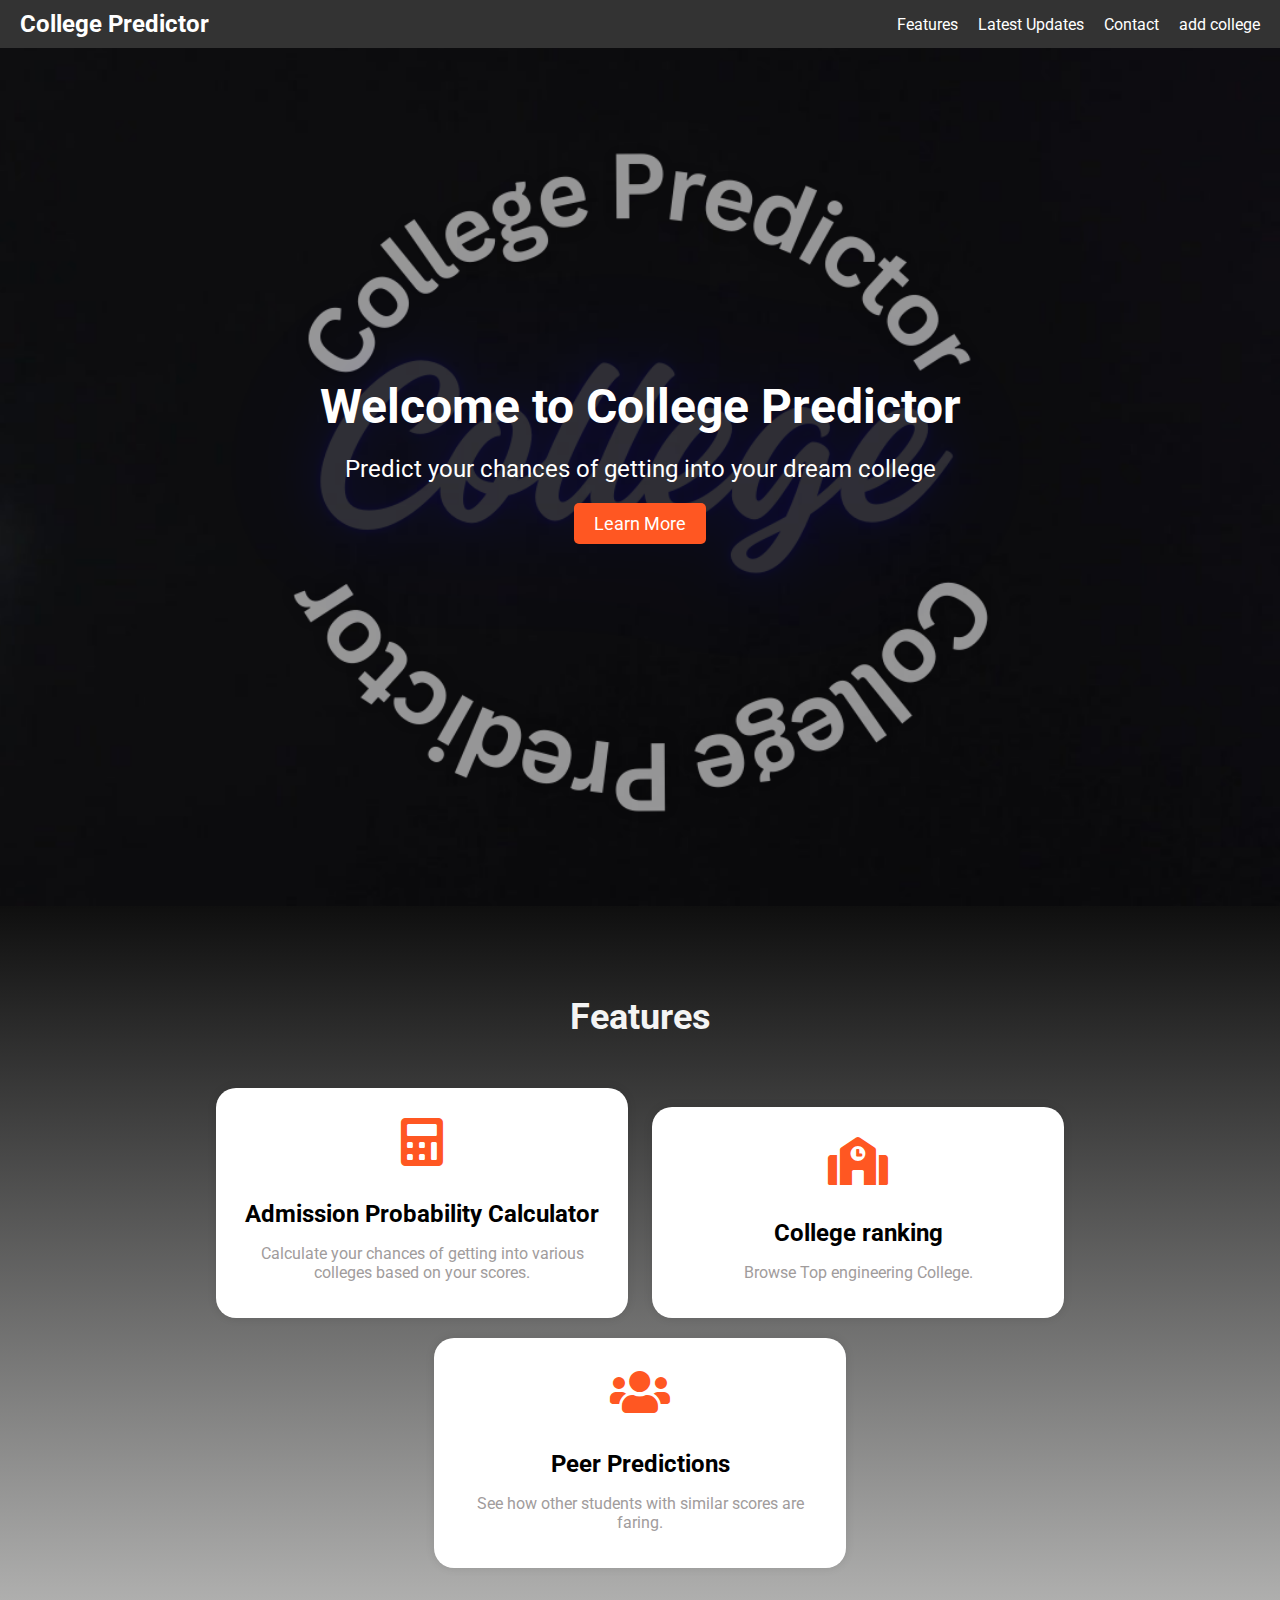
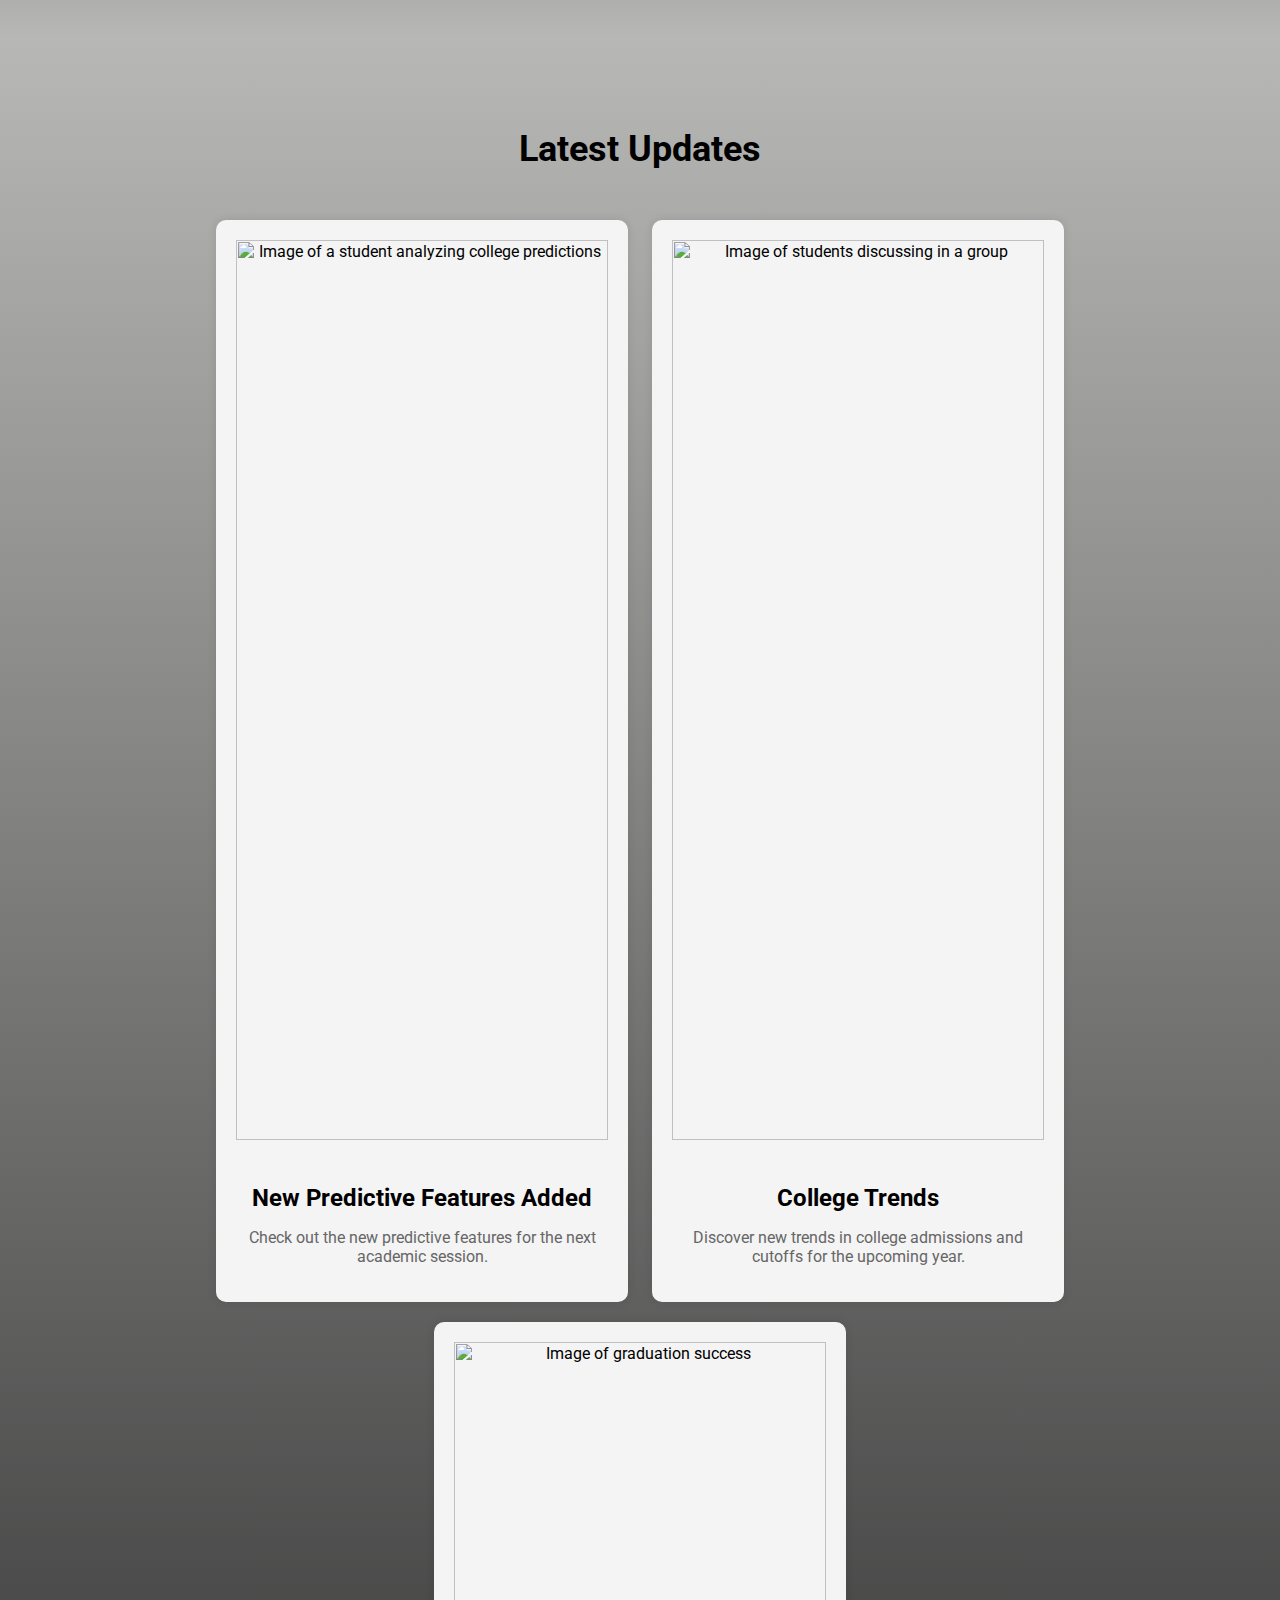
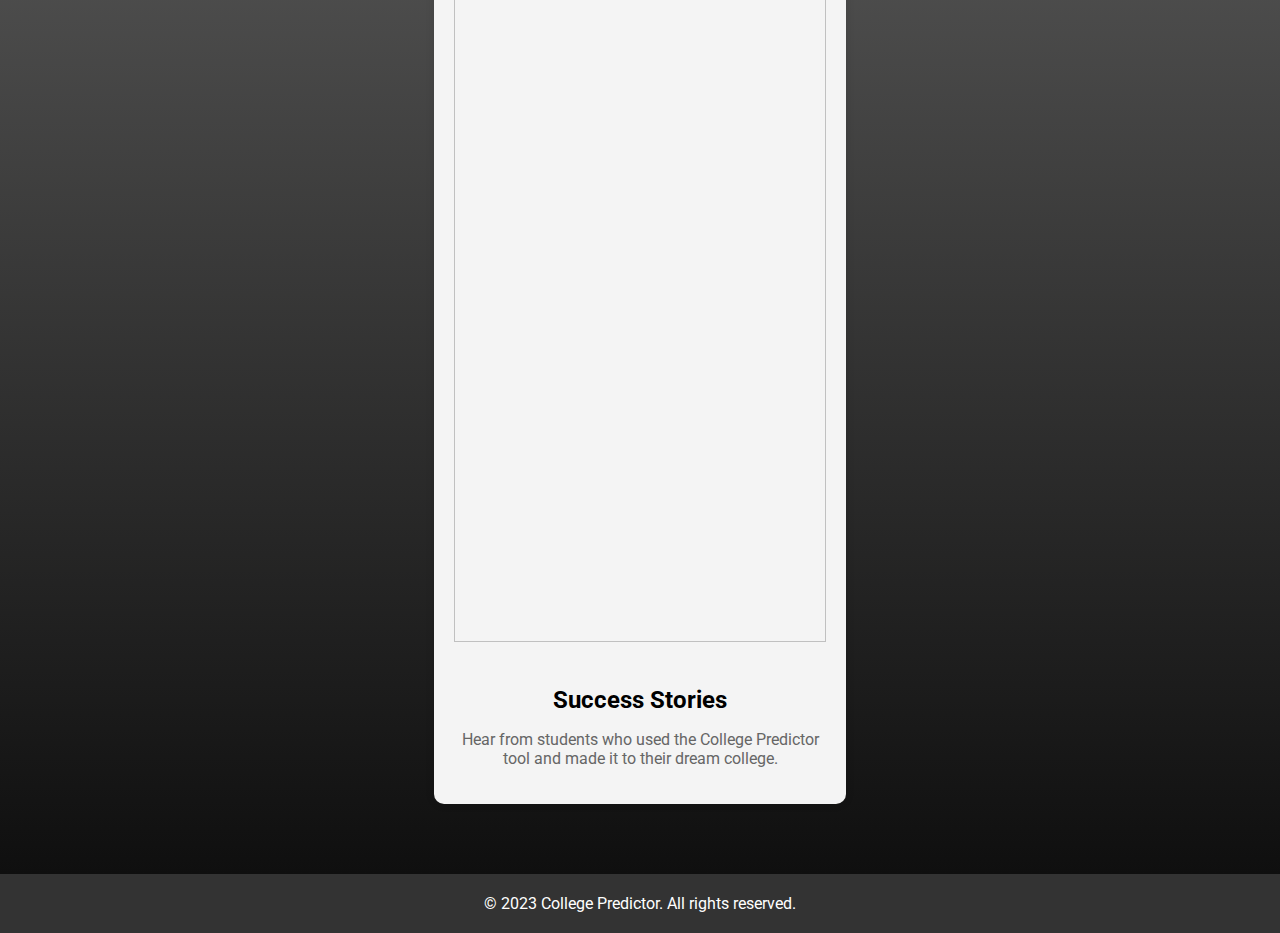
==== index.html @ 3f61efe5 "Your commit message" ====
<html lang="en">
  <head>
    <meta charset="utf-8" />
    <meta content="width=device-width, initial-scale=1.0" name="viewport" />
    <title>College Predictor</title>
    <link
      href="https://cdnjs.cloudflare.com/ajax/libs/font-awesome/5.15.3/css/all.min.css"
      rel="stylesheet"
    />
    <link
      href="https://fonts.googleapis.com/css2?family=Roboto:wght@400;700&amp;display=swap"
      rel="stylesheet"
    />
    <script src="https://cdn.jsdelivr.net/npm/gsap@3.12.5/dist/gsap.min.js"></script>
    <script src="https://cdn.jsdelivr.net/npm/gsap@3.12.5/dist/ScrollTrigger.min.js"></script>
    
    <style>

      body,
      html {
        margin: 0;
        padding: 0;
        font-family: "Roboto", sans-serif;
        overflow-x: hidden;
      }
      header {
        position: fixed;
        width: 100%;
        background: #333;
        color: #fff;
        padding: 10px 0;
        z-index: 1000;
      }
      header .container {
        display: flex;
        justify-content: space-between;
        align-items: center;
        padding: 0 20px;
      }
      header .logo {
        font-size: 24px;
        font-weight: bold;
       
      }
      
      header .logo a{
        color: #fff;
        text-decoration: none;
      }

      header nav ul {
        list-style: none;
        display: flex;
        margin: 0;
        padding: 0;
      }
      header nav ul li {
        margin-left: 20px;
      }
      header nav ul li a {
        color: #fff;
        text-decoration: none;
        font-size: 16px;
      }
      

      .hero {
        padding-top: 6px;
        height: 100vh;
        background: url("./landing.png") no-repeat center center/cover;
        display: flex;
        justify-content: center;
        align-items: center;
        color: #fff;
        text-align: center;
        position: relative;
      }
      .hero h1 {
        font-size: 48px;
        margin: 0;
        animation: fadeInDown 1s ease-out;
      }
      .hero p {
        font-size: 24px;
        margin: 20px 0 0;
        animation: fadeInUp 1s ease-out;
      }
      .hero .cta {
        margin-top: 30px;
        animation: fadeInUp 1s ease-out;
      }
      .hero .cta a {
        background: #ff5722;
        color: #fff;
        padding: 10px 20px;
        text-decoration: none;
        font-size: 18px;
        border-radius: 5px;
      }
      .features {
        padding: 60px 20px;
        background: linear-gradient(
          to bottom,
          rgba(14, 14, 14, 0.995),
          rgba(35, 35, 32, 0.326)
        );
        text-align: center;
      }
      .features h2 {
        font-size: 36px;
        margin-bottom: 40px;
        color: #f4f4f4;
      }
      .features .feature {
        display: inline-block;
        width: 30%;
        margin: 0 1.5%;
        background: #fff;
        padding: 20px;
        box-shadow: 0 0 10px rgba(0, 0, 0, 0.1);
        transition: transform 0.3s ease;
        margin: 10px;
        border-radius: 20px;
        cursor: pointer;
      }
      .features .feature:hover {
        transform: translateY(-10px);
      }
      .features .feature i {
        font-size: 48px;
        color: #ff5722;
        margin-bottom: 20px;
        margin: 10px;
      }
      .features .feature h3 {
        font-size: 24px;
        margin-bottom: 10px;
      }
      .features .feature p {
        font-size: 16px;
        color: #a19c9c;
      }
      .news {
        padding: 60px 20px;
        background: linear-gradient(
          to top,
          rgba(14, 14, 14, 0.995),
          rgba(35, 35, 32, 0.326)
        );

        text-align: center;
      }
      .news h2 {
        font-size: 36px;
        margin-bottom: 40px;
      }
      .news .news-item {
        display: inline-block;
        width: 30%;
        margin: 0 1.5%;
        background: #f4f4f4;
        padding: 20px;
        box-shadow: 0 0 10px rgba(0, 0, 0, 0.1);
        transition: transform 0.3s ease;
        margin: 10px;
        border-radius: 10px;
      }
      .news .news-item:hover {
        transform: translateY(-10px);
      }
      .news .news-item img {
        width: 100%;
        height: auto;
        margin-bottom: 20px;
      }
      .news .news-item h3 {
        font-size: 24px;
        margin-bottom: 10px;
      }
      .news .news-item p {
        font-size: 16px;
        color: #666;
      }
      footer {
        background: #333;
        color: #fff;
        padding: 20px 0;
        text-align: center;
      }
      footer p {
        margin: 0;
      }
      @keyframes fadeInDown {
        from {
          opacity: 0;
          transform: translateY(-20px);
        }
        to {
          opacity: 1;
          transform: translateY(0);
        }
      }
      @keyframes fadeInUp {
        from {
          opacity: 0;
          transform: translateY(20px);
        }
        to {
          opacity: 1;
          transform: translateY(0);
        }
        a{
          cursor: pointer;
        }
      }

      html {
  scroll-behavior: smooth;
  
}



    </style>
  </head>
  <body>
    <header>
      <div class="container">
        
        <div class="logo" id="#logo1"><a href="#hero1"> College Predictor</a></div>
        <nav>
          <ul>
            <li>
              <a href="#features"> Features </a>
            </li>
            <li>
              <a href="#news"> Latest Updates </a>
            </li>
            <li>
              <a href="./contact.html" class=".fade-link"> Contact </a>
            </li>
            <li>
                <a href="./login.html"> add college </a>
            </li>
          </ul>
        </nav>
      </div>
    </header>
    <section class="hero" id="hero1">
      <div>
        <h1>Welcome to College Predictor</h1>
        <p>Predict your chances of getting into your dream college</p>
        <div class="cta">
          <a href="#features"> Learn More </a>
        </div>
      </div>
    </section>
    <section class="features" id="features">
      <h2>Features</h2>
      <div class="feature" id="f1" onclick="openFilterCollege()">
        <i class="fas fa-calculator"></i>
        <h3>Admission Probability Calculator</h3>
        <p>
          Calculate your chances of getting into various colleges based on your
          scores.
        </p>
      </div>
      <div class="feature" id="f2" onclick="opentopCollege()">
        <i class="fas fa-school"> </i>
        <h3>College ranking</h3>
        <p>
          Browse Top engineering College.
        </p>
      </div>
      <div class="feature" id="f3">
        <i class="fas fa-users"> </i>
        <h3>Peer Predictions</h3>
        <p>See how other students with similar scores are faring.</p>
      </div>
    </section>
    <section class="news" id="news">
      <h2>Latest Updates</h2>
      <div class="news-item" id="n1">
        <img
          alt="Image of a student analyzing college predictions"
          height="200"
          src="https://storage.googleapis.com/a1aa/image/OOYkzn01eIwBGCHA8p9casEanF8lTT1Og9imzYn0pQYe1fynA.jpg"
          width="300"
        />
        <h3>New Predictive Features Added</h3>
        <p>
          Check out the new predictive features for the next academic session.
        </p>
      </div>
      <div class="news-item" id="n2">
        <img
          alt="Image of students discussing in a group"
          height="200"
          src="https://storage.googleapis.com/a1aa/image/HNpfEN8ev9rW9UUWUQfp7f8dKs4W4cfWZ6kPeEIrrdaEe6v8JA.jpg"
          width="300"
        />
        <h3>College Trends</h3>
        <p>
          Discover new trends in college admissions and cutoffs for the upcoming
          year.
        </p>
      </div>
      <div class="news-item" id="n3">
        <img
          alt="Image of graduation success"
          height="200"
          src="https://storage.googleapis.com/a1aa/image/TeaAZubA4WU6dq916LN3VVvyeOYAtgo9beWI29YtIJH1rflPB.jpg"
          width="300"
        />
        <h3>Success Stories</h3>
        <p>
          Hear from students who used the College Predictor tool and made it to
          their dream college.
        </p>
      </div>
    </section>
    <footer>
      <p>© 2023 College Predictor. All rights reserved.</p>
    </footer>
  </body>

  <script>
     gsap.registerPlugin(ScrollTrigger);

     gsap.from("#f1", {
  x: -100,
  duration: 1,
  opacity: 0,
  scrollTrigger: {
    trigger: "#f1",      // The element triggering the animation
    start: "top 60%",    // Animation starts when #f1 reaches 60% of the viewport height
    end: "top 20%",      // Animation ends when #f1 reaches 20% of the viewport height
    scrub: 2,            
        
  }
});

// Animation for #f2
gsap.from("#f2", {
  x: 100,
  duration: 1,
  opacity: 0,
  scrollTrigger: {
    trigger: "#f2",      
    start: "top 60%",    
    end: "top 20%",      
    scrub: 2,           
    
  }
});

gsap.from("#f3",{
  y:100,
  duration:1,
  opacity:0,
  scrollTrigger:{
    trigger:"#f3",
    start: "top 80%",    
    end: "top 20%",      
    scrub: 2, 
  }
});

gsap.from("#n1", {
  x: -100,
  duration: 1,
  opacity: 0,
  scrollTrigger: {
    trigger: "#n1",      // The element triggering the animation
    start: "top 60%",    // Animation starts when #f1 reaches 60% of the viewport height
    end: "top 20%",      // Animation ends when #f1 reaches 20% of the viewport height
    scrub: 2,            
        
  }
});

// Animation for #f2
gsap.from("#n2", {
  x: 100,
  duration: 1,
  opacity: 0,
  scrollTrigger: {
    trigger: "#n2",      
    start: "top 60%",    
    end: "top 20%",      
    scrub: 2,           
    
  }
});

gsap.from("#n3",{
  y:100,
  duration:1,
  opacity:0,
  scrollTrigger:{
    trigger:"#n3",
    start: "top 80%",    
    end: "top 20%",      
    scrub: 2, 
  }
});



    function openFilterCollege() {
      
      window.location.href = "./filter_college.html"; 
    }

    function opentopCollege() {
    
      window.location.href = "./clg_rank.html"; 
    }

  
    document.querySelector('.fade-link').addEventListener('click', function(e) {
    e.preventDefault(); // Prevent default behavior

    // GSAP fade-out animation
    gsap.to('body', { opacity: 0, duration: 3, onComplete: function() {
        // After fade-out, redirect to the contact page
        window.location.href = './contact.html';
    }});
  });

  </script>
</html>
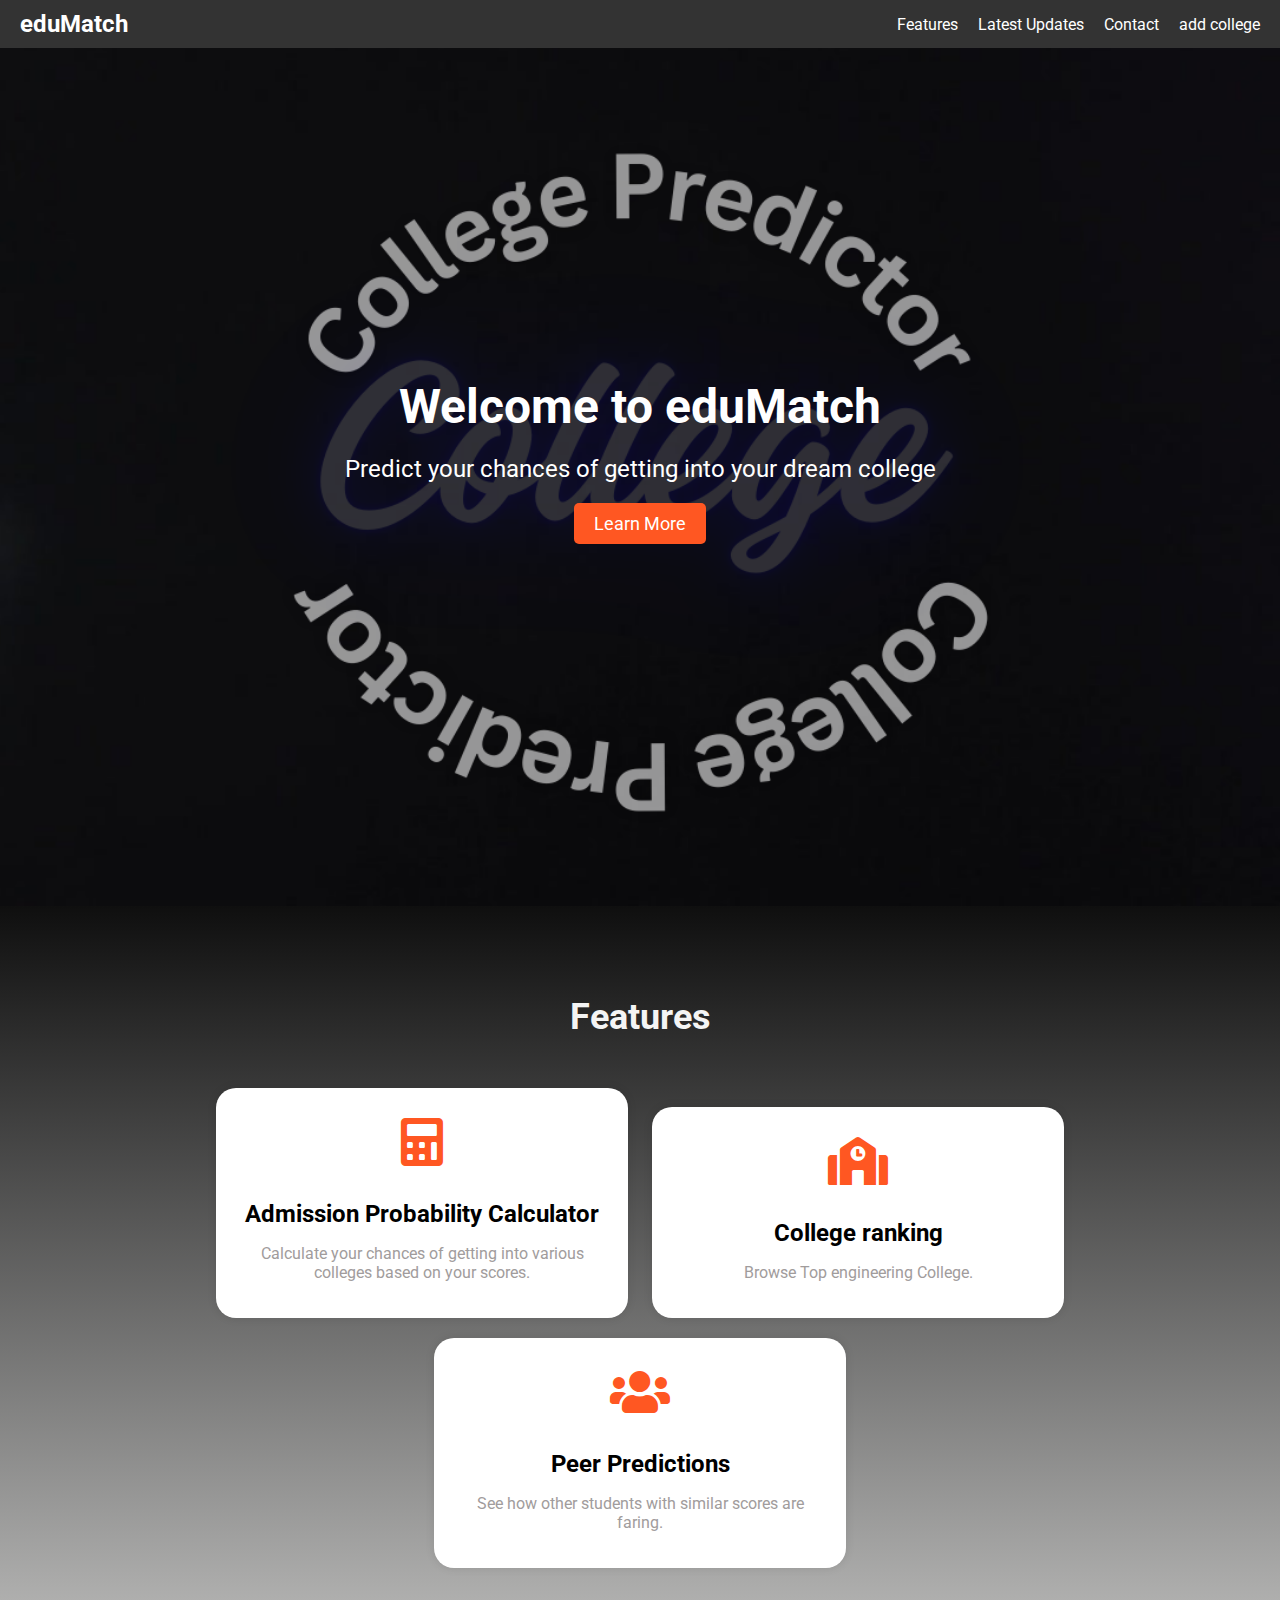
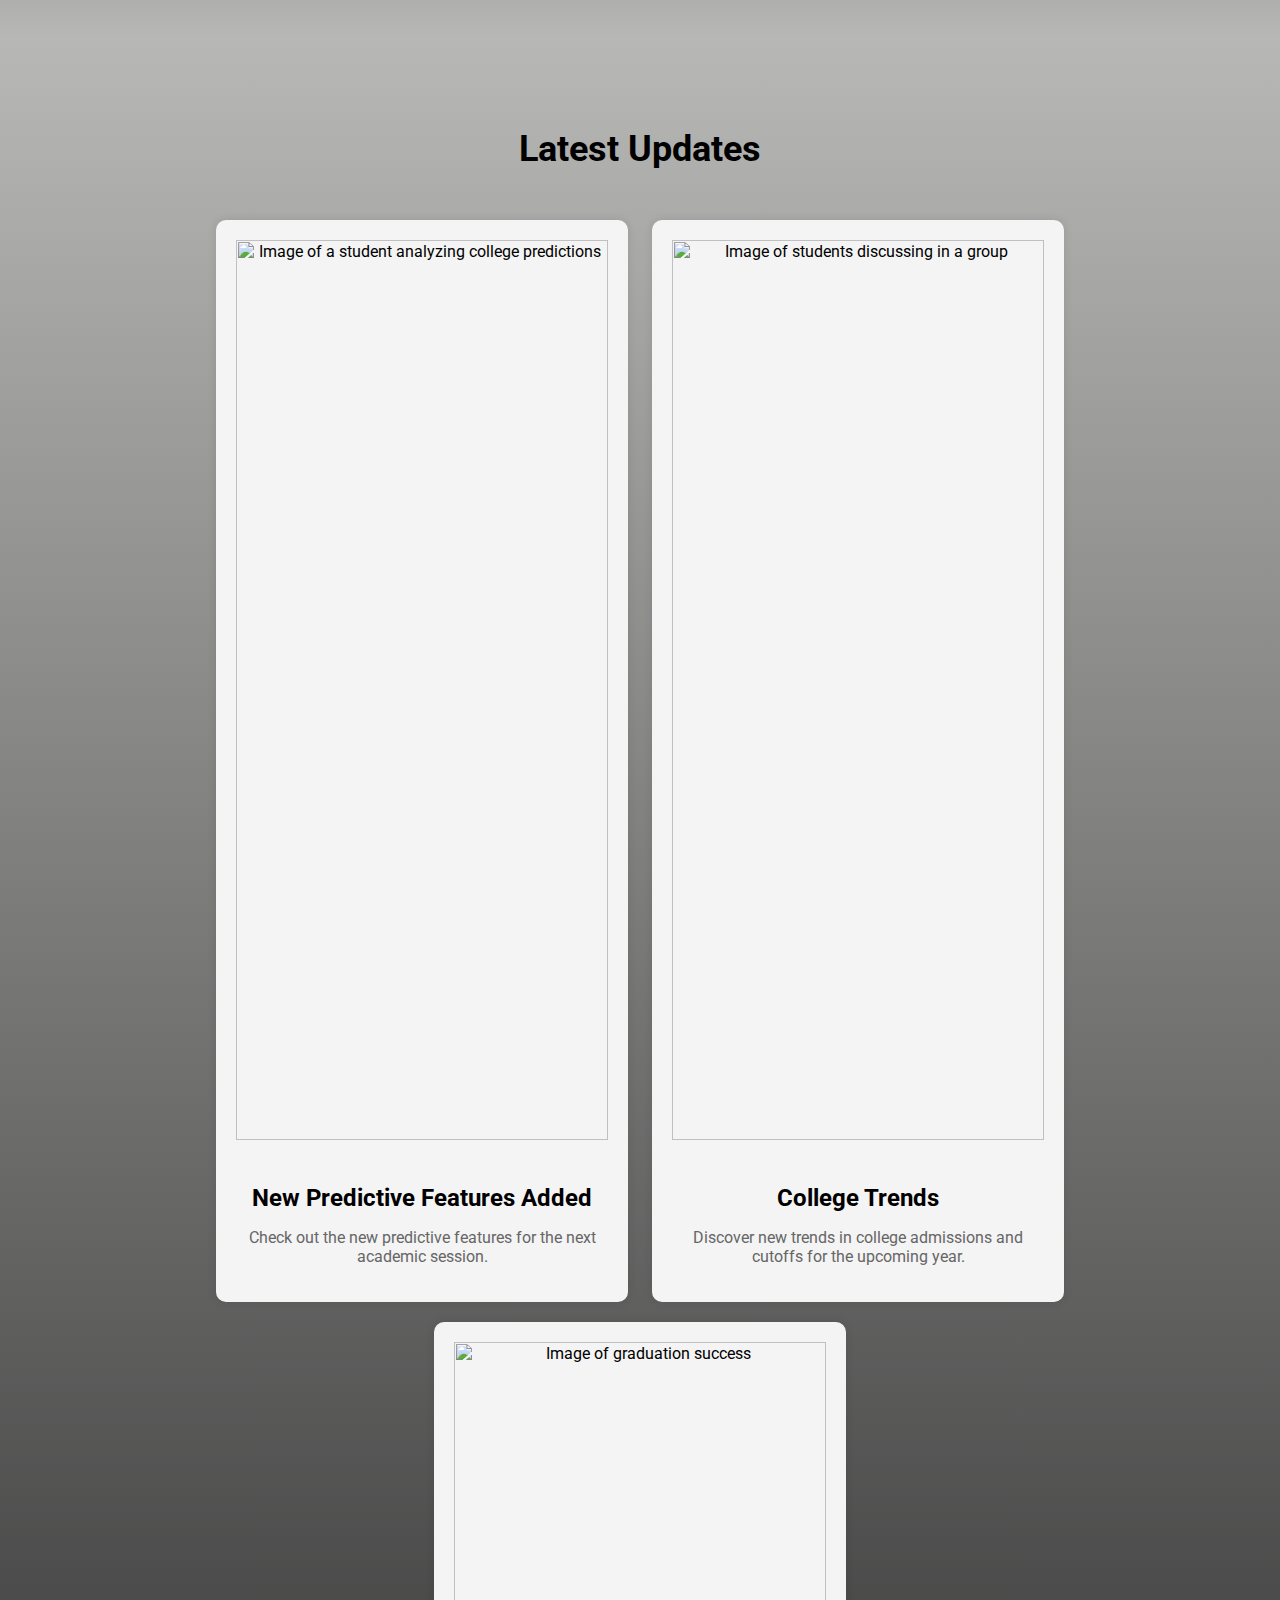
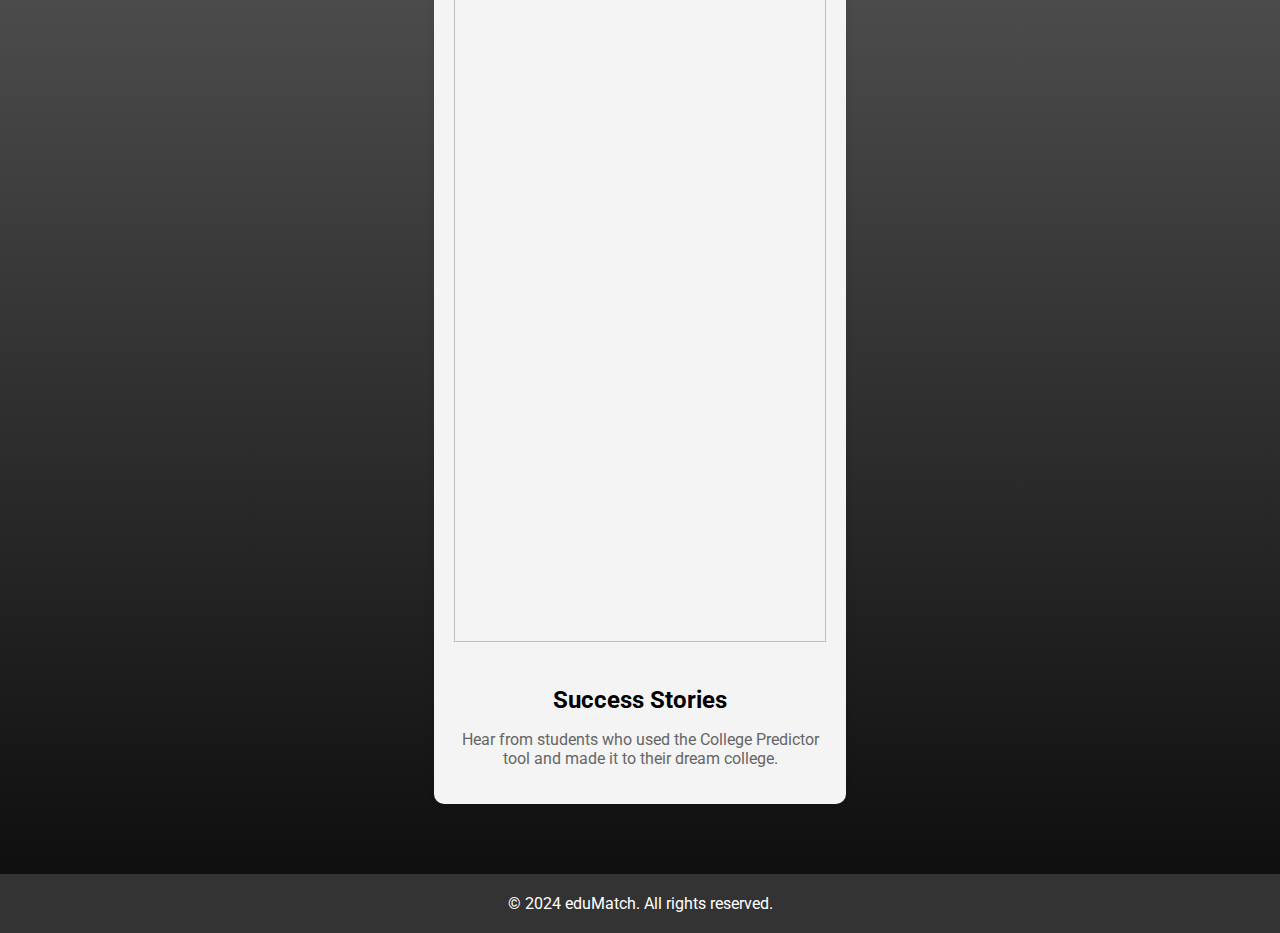
==== commit 265f8eea: "addtional functinalities" ====
--- a/index.html
+++ b/index.html
@@ -2,7 +2,7 @@
   <head>
     <meta charset="utf-8" />
     <meta content="width=device-width, initial-scale=1.0" name="viewport" />
-    <title>College Predictor</title>
+    <title>edumatch</title>
     <link
       href="https://cdnjs.cloudflare.com/ajax/libs/font-awesome/5.15.3/css/all.min.css"
       rel="stylesheet"
@@ -227,7 +227,7 @@
     <header>
       <div class="container">
         
-        <div class="logo" id="#logo1"><a href="#hero1"> College Predictor</a></div>
+        <div class="logo" id="#logo1"><a href="#hero1"> eduMatch</a></div>
         <nav>
           <ul>
             <li>
@@ -248,7 +248,7 @@
     </header>
     <section class="hero" id="hero1">
       <div>
-        <h1>Welcome to College Predictor</h1>
+        <h1>Welcome to eduMatch</h1>
         <p>Predict your chances of getting into your dream college</p>
         <div class="cta">
           <a href="#features"> Learn More </a>
@@ -320,7 +320,7 @@
       </div>
     </section>
     <footer>
-      <p>© 2023 College Predictor. All rights reserved.</p>
+      <p>© 2024 eduMatch. All rights reserved.</p>
     </footer>
   </body>
 
